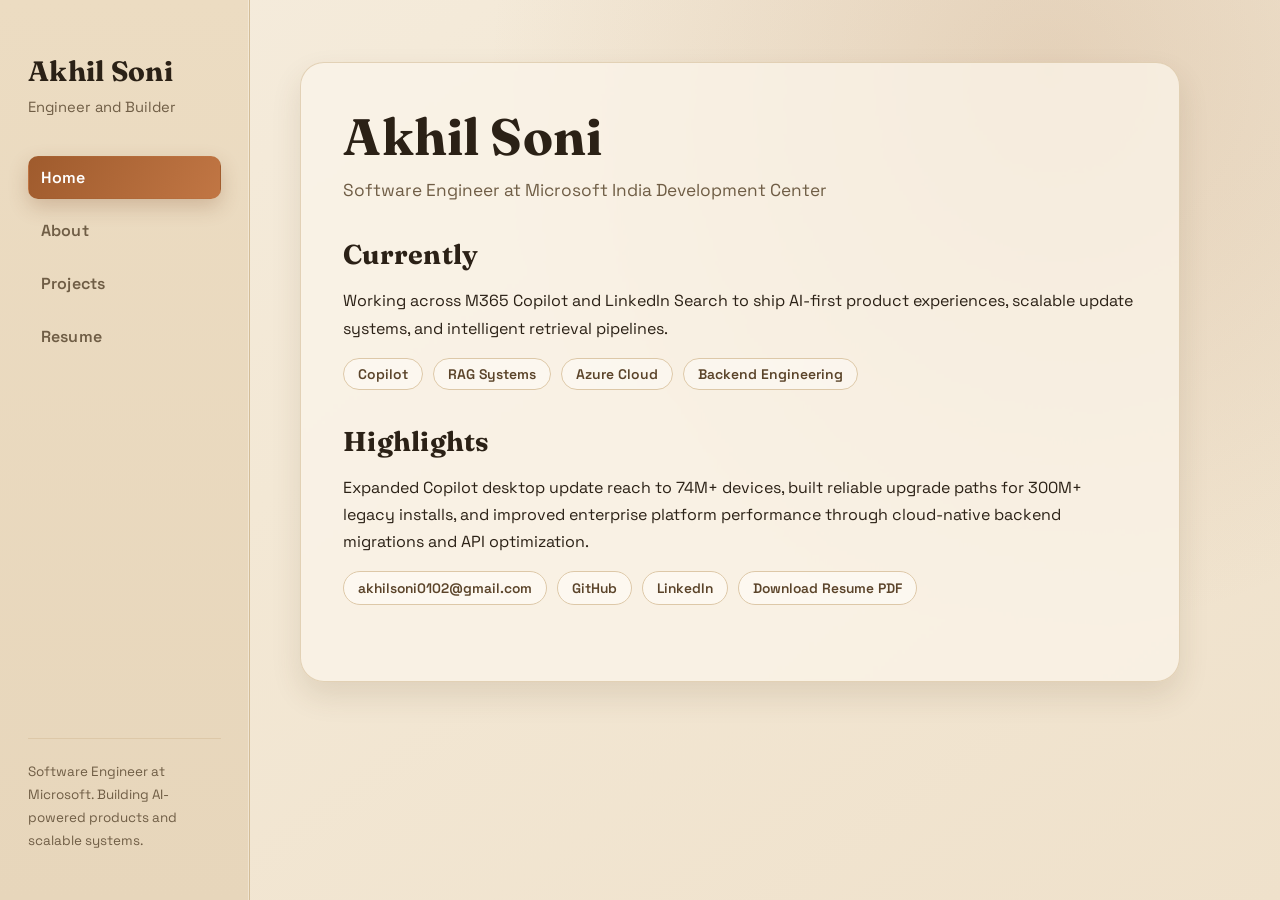
==== index.html @ 2c429167 "Add resume page content and downloadable PDF link" ====
<!DOCTYPE html>
<html lang="en">
<head>
  <meta charset="UTF-8">
  <title>Akhil Soni</title>
  <meta name="viewport" content="width=device-width, initial-scale=1.0">
  <link rel="stylesheet" href="css/styles.css">
</head>
<body>
  <div class="sidebar">
    <div class="brand">
      <h2 class="name">Akhil Soni</h2>
      <p class="tag">Engineer and Builder</p>
    </div>
    <nav class="nav-links">
      <a class="active" href="/">Home</a>
      <a href="/pages/about.html">About</a>
      <a href="/pages/projects.html">Projects</a>
      <a href="/pages/resume.html">Resume</a>
    </nav>
    <p class="sidebar-note">Software Engineer at Microsoft. Building AI-powered products and scalable systems.</p>
  </div>

  <div class="main">
    <div class="container">
      <h1>Akhil Soni</h1>
      <p class="subtitle">
        Software Engineer at Microsoft India Development Center
      </p>

      <div class="section">
        <h2>Currently</h2>
        <p>
          Working across M365 Copilot and LinkedIn Search to ship AI-first product experiences, scalable update systems, and intelligent retrieval pipelines.
        </p>
        <div class="chip-row">
          <span class="chip">Copilot</span>
          <span class="chip">RAG Systems</span>
          <span class="chip">Azure Cloud</span>
          <span class="chip">Backend Engineering</span>
        </div>
      </div>

      <div class="section">
        <h2>Highlights</h2>
        <p>
          Expanded Copilot desktop update reach to 74M+ devices, built reliable upgrade paths for 300M+ legacy installs, and improved enterprise platform performance through cloud-native backend migrations and API optimization.
        </p>
        <div class="meta-links">
          <a class="meta-link" href="mailto:akhilsoni0102@gmail.com">akhilsoni0102@gmail.com</a>
          <a class="meta-link" href="https://github.com/AkhilSoni0102" target="_blank" rel="noopener noreferrer">GitHub</a>
          <a class="meta-link" href="https://linkedin.com/in/akhilsoni/" target="_blank" rel="noopener noreferrer">LinkedIn</a>
          <a class="meta-link" href="/assets/Akhil_Soni_Resume.pdf" download>Download Resume PDF</a>
        </div>
      </div>
    </div>
  </div>
</body>
</html>
---- css/styles.css ----
@import url("https://fonts.googleapis.com/css2?family=Fraunces:opsz,wght@9..144,500;9..144,700&family=Space+Grotesk:wght@400;500;600&display=swap");

:root {
  --bg: #f5ecdd;
  --bg-soft: #efe1cb;
  --surface: #fbf5ea;
  --sidebar: #e7d6bb;
  --sidebar-border: #d3bd98;
  --text: #2b2116;
  --muted: #6f5d45;
  --accent: #9f5b2d;
  --accent-soft: #c17644;
  --line: #ddc8a8;
  --shadow: 0 14px 30px rgba(84, 57, 28, 0.12);
  --max-width: 880px;
}

* {
  box-sizing: border-box;
}

body {
  margin: 0;
  font-family: "Space Grotesk", "Segoe UI", sans-serif;
  color: var(--text);
  display: flex;
  min-height: 100vh;
  background:
    radial-gradient(circle at 82% 8%, rgba(170, 119, 76, 0.2), transparent 42%),
    linear-gradient(145deg, var(--bg) 0%, #f3e8d5 38%, var(--bg-soft) 100%);
}

.sidebar {
  width: 250px;
  background: linear-gradient(180deg, #ecdcc2 0%, var(--sidebar) 100%);
  border-right: 1px solid var(--sidebar-border);
  padding: 56px 28px 34px;
  display: flex;
  flex-direction: column;
  position: fixed;
  top: 0;
  left: 0;
  height: 100vh;
  box-shadow: inset -1px 0 0 rgba(255, 255, 255, 0.35);
}

.brand {
  margin-bottom: 36px;
}

.brand .name {
  font-family: "Fraunces", serif;
  font-size: 1.75rem;
  line-height: 1.1;
  margin: 0 0 8px;
}

.brand .tag {
  margin: 0;
  color: var(--muted);
  font-size: 0.92rem;
}

.nav-links {
  display: flex;
  flex-direction: column;
  gap: 10px;
}

.nav-links a {
  color: var(--muted);
  text-decoration: none;
  font-size: 1rem;
  font-weight: 600;
  letter-spacing: 0.01em;
  padding: 10px 12px;
  border-radius: 10px;
  border: 1px solid transparent;
  transition: all 0.2s ease;
}

.nav-links a:hover {
  color: var(--text);
  border-color: var(--line);
  background: rgba(255, 255, 255, 0.38);
}

.nav-links a.active {
  color: #fff;
  background: linear-gradient(120deg, var(--accent) 0%, var(--accent-soft) 100%);
  border-color: transparent;
  box-shadow: 0 8px 20px rgba(120, 66, 33, 0.24);
}

.sidebar-note {
  margin-top: auto;
  padding-top: 22px;
  font-size: 0.84rem;
  color: var(--muted);
  border-top: 1px solid var(--line);
}

.main {
  flex: 1;
  margin-left: 250px;
  padding: 62px 50px;
}

.container {
  max-width: var(--max-width);
  background: rgba(251, 245, 234, 0.75);
  border: 1px solid rgba(214, 191, 156, 0.65);
  box-shadow: var(--shadow);
  border-radius: 24px;
  padding: 42px;
  backdrop-filter: blur(1.5px);
}

h1,
h2,
h3 {
  font-family: "Fraunces", Georgia, serif;
  letter-spacing: 0.01em;
}

h1 {
  font-size: clamp(2.3rem, 4vw, 3.4rem);
  margin: 0 0 8px;
}

.subtitle {
  color: var(--muted);
  font-size: 1.08rem;
  margin: 0 0 32px;
}

.section {
  margin-bottom: 34px;
  animation: rise-in 0.7s ease both;
}

.section:nth-of-type(2) {
  animation-delay: 0.12s;
}

.section:nth-of-type(3) {
  animation-delay: 0.24s;
}

.section h2 {
  font-size: 1.7rem;
  margin: 0 0 10px;
}

p {
  line-height: 1.7;
}

.chip-row {
  display: flex;
  flex-wrap: wrap;
  gap: 10px;
  margin-top: 14px;
}

.chip {
  border: 1px solid var(--line);
  background: rgba(255, 255, 255, 0.4);
  color: #5b442a;
  border-radius: 999px;
  padding: 6px 14px;
  font-size: 0.87rem;
  font-weight: 600;
}

.project-list {
  display: grid;
  gap: 14px;
}

.project-card {
  padding: 18px;
  border-radius: 16px;
  border: 1px solid var(--line);
  background: rgba(255, 255, 255, 0.48);
}

.project-card h3 {
  margin: 0 0 8px;
  font-size: 1.2rem;
}

.project-card p {
  margin: 0;
  color: #5e4a33;
}

.meta-links {
  display: flex;
  flex-wrap: wrap;
  gap: 10px;
  margin-top: 16px;
}

.meta-link {
  text-decoration: none;
  border: 1px solid var(--line);
  color: #5b442a;
  background: rgba(255, 255, 255, 0.45);
  border-radius: 999px;
  padding: 7px 14px;
  font-size: 0.86rem;
  font-weight: 600;
  transition: all 0.2s ease;
}

.meta-link:hover {
  color: #fff;
  background: linear-gradient(120deg, var(--accent) 0%, var(--accent-soft) 100%);
  border-color: transparent;
}

.timeline {
  display: grid;
  gap: 16px;
}

.timeline-item {
  border: 1px solid var(--line);
  background: rgba(255, 255, 255, 0.46);
  border-radius: 16px;
  padding: 18px;
}

.timeline-item h3 {
  margin: 0;
  font-size: 1.18rem;
}

.timeline-meta {
  margin: 7px 0 10px;
  color: var(--muted);
  font-size: 0.9rem;
}

.timeline-item ul,
.resume-list {
  margin: 0;
  padding-left: 18px;
}

.timeline-item li,
.resume-list li {
  margin-bottom: 9px;
  line-height: 1.6;
}

.skills-grid {
  display: grid;
  grid-template-columns: repeat(2, minmax(0, 1fr));
  gap: 10px 20px;
}

.skills-grid p {
  margin: 0;
}

.label {
  font-weight: 700;
  color: #4d391f;
}

.edu-card {
  border: 1px solid var(--line);
  background: rgba(255, 255, 255, 0.46);
  border-radius: 16px;
  padding: 16px;
}

.edu-card h3 {
  margin: 0 0 6px;
}

.edu-card p {
  margin: 0;
}

@keyframes rise-in {
  from {
    opacity: 0;
    transform: translateY(14px);
  }
  to {
    opacity: 1;
    transform: translateY(0);
  }
}

@media (max-width: 900px) {
  body {
    display: block;
  }

  .sidebar {
    position: static;
    width: 100%;
    height: auto;
    padding: 24px 20px;
    border-right: none;
    border-bottom: 1px solid var(--sidebar-border);
  }

  .brand {
    margin-bottom: 18px;
  }

  .brand .name {
    font-size: 1.45rem;
  }

  .nav-links {
    flex-direction: row;
    flex-wrap: wrap;
    gap: 8px;
  }

  .nav-links a {
    font-size: 0.92rem;
    padding: 8px 11px;
  }

  .sidebar-note {
    margin-top: 16px;
    padding-top: 14px;
  }

  .main {
    margin-left: 0;
    padding: 24px 16px 38px;
  }

  .container {
    padding: 26px 20px;
    border-radius: 18px;
  }

  .section {
    margin-bottom: 26px;
  }

  .skills-grid {
    grid-template-columns: 1fr;
  }
}
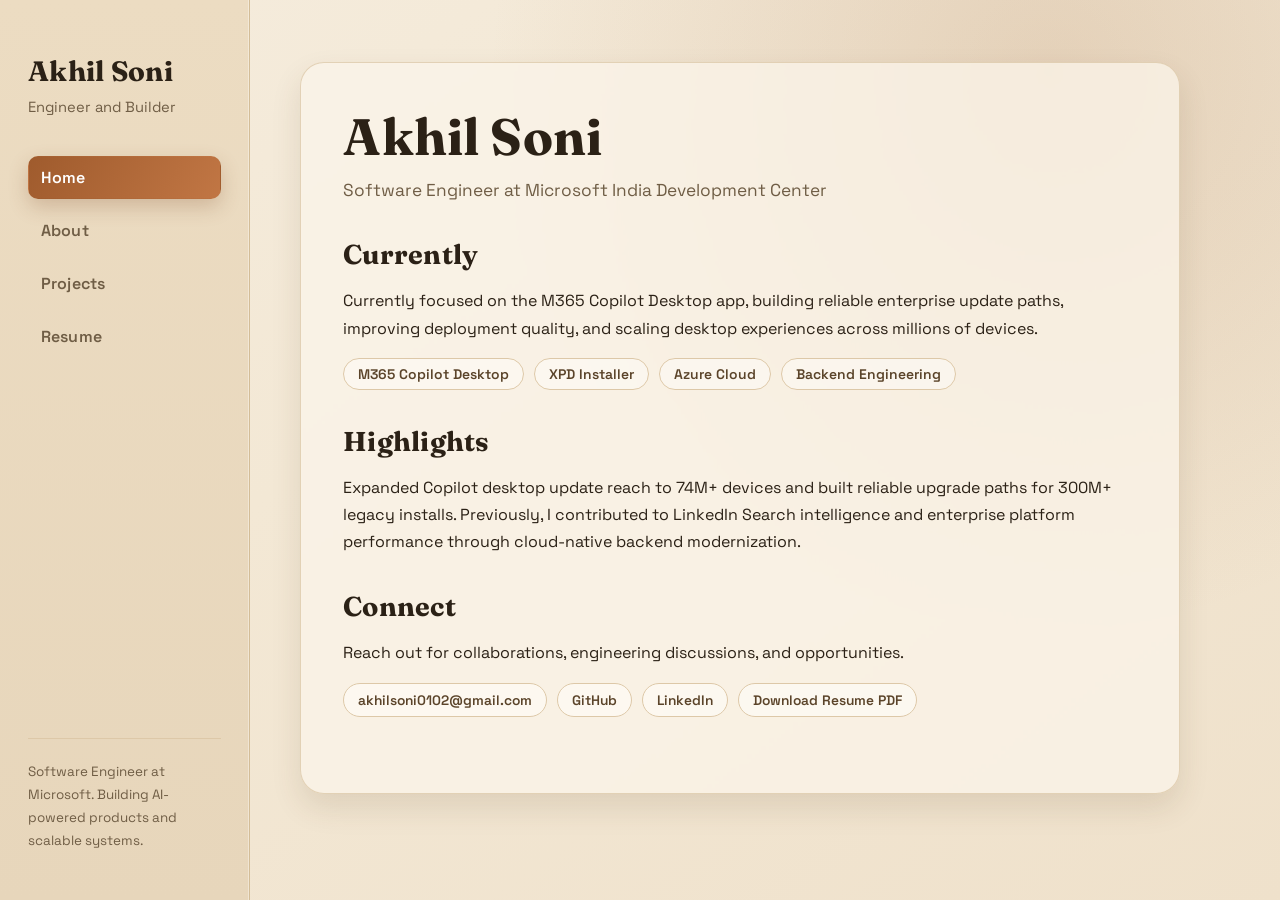
==== commit fbc97ad2: "Update home messaging and add right-side project timeline" ====
--- a/index.html
+++ b/index.html
@@ -31,11 +31,11 @@
       <div class="section">
         <h2>Currently</h2>
         <p>
-          Working across M365 Copilot and LinkedIn Search to ship AI-first product experiences, scalable update systems, and intelligent retrieval pipelines.
+          Currently focused on the M365 Copilot Desktop app, building reliable enterprise update paths, improving deployment quality, and scaling desktop experiences across millions of devices.
         </p>
         <div class="chip-row">
-          <span class="chip">Copilot</span>
-          <span class="chip">RAG Systems</span>
+          <span class="chip">M365 Copilot Desktop</span>
+          <span class="chip">XPD Installer</span>
           <span class="chip">Azure Cloud</span>
           <span class="chip">Backend Engineering</span>
         </div>
@@ -44,7 +44,14 @@
       <div class="section">
         <h2>Highlights</h2>
         <p>
-          Expanded Copilot desktop update reach to 74M+ devices, built reliable upgrade paths for 300M+ legacy installs, and improved enterprise platform performance through cloud-native backend migrations and API optimization.
+          Expanded Copilot desktop update reach to 74M+ devices and built reliable upgrade paths for 300M+ legacy installs. Previously, I contributed to LinkedIn Search intelligence and enterprise platform performance through cloud-native backend modernization.
+        </p>
+      </div>
+
+      <div class="section">
+        <h2>Connect</h2>
+        <p>
+          Reach out for collaborations, engineering discussions, and opportunities.
         </p>
         <div class="meta-links">
           <a class="meta-link" href="mailto:akhilsoni0102@gmail.com">akhilsoni0102@gmail.com</a>
--- a/css/styles.css
+++ b/css/styles.css
@@ -195,6 +195,62 @@
   color: #5e4a33;
 }
 
+.project-hero {
+  display: grid;
+  grid-template-columns: minmax(0, 1fr) 280px;
+  gap: 24px;
+  align-items: start;
+}
+
+.project-rail {
+  border: 1px solid var(--line);
+  background: rgba(255, 255, 255, 0.5);
+  border-radius: 16px;
+  padding: 16px;
+}
+
+.project-rail h2 {
+  margin: 0 0 14px;
+  font-size: 1.12rem;
+}
+
+.rail-item {
+  position: relative;
+  padding: 0 0 12px 18px;
+  border-left: 2px solid #d6b68d;
+}
+
+.rail-item:last-child {
+  padding-bottom: 0;
+}
+
+.rail-item::before {
+  content: "";
+  position: absolute;
+  left: -6px;
+  top: 3px;
+  width: 10px;
+  height: 10px;
+  border-radius: 999px;
+  background: var(--accent);
+}
+
+.rail-date {
+  margin: 0;
+  font-size: 0.8rem;
+  letter-spacing: 0.04em;
+  text-transform: uppercase;
+  color: var(--muted);
+  font-weight: 700;
+}
+
+.rail-title {
+  margin: 3px 0 0;
+  font-size: 0.92rem;
+  color: #4f3c27;
+  line-height: 1.4;
+}
+
 .meta-links {
   display: flex;
   flex-wrap: wrap;
@@ -348,6 +404,10 @@
     margin-bottom: 26px;
   }
 
+  .project-hero {
+    grid-template-columns: 1fr;
+  }
+
   .skills-grid {
     grid-template-columns: 1fr;
   }
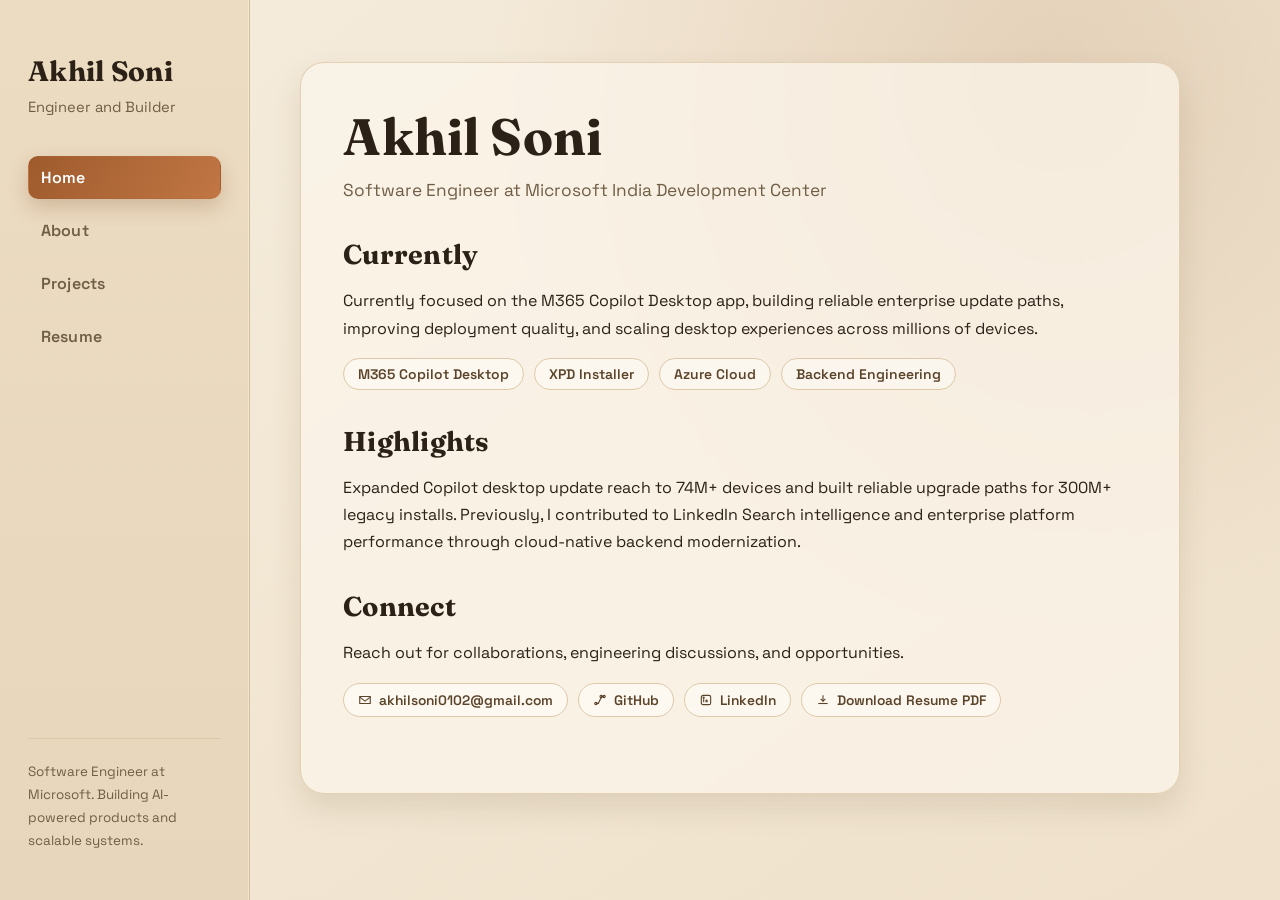
==== commit 0b63b503: "Add connect icons and expand concise project coverage" ====
--- a/index.html
+++ b/index.html
@@ -54,10 +54,22 @@
           Reach out for collaborations, engineering discussions, and opportunities.
         </p>
         <div class="meta-links">
-          <a class="meta-link" href="mailto:akhilsoni0102@gmail.com">akhilsoni0102@gmail.com</a>
-          <a class="meta-link" href="https://github.com/AkhilSoni0102" target="_blank" rel="noopener noreferrer">GitHub</a>
-          <a class="meta-link" href="https://linkedin.com/in/akhilsoni/" target="_blank" rel="noopener noreferrer">LinkedIn</a>
-          <a class="meta-link" href="/assets/Akhil_Soni_Resume.pdf" download>Download Resume PDF</a>
+          <a class="meta-link" href="mailto:akhilsoni0102@gmail.com" aria-label="Email Akhil Soni">
+            <svg viewBox="0 0 24 24" aria-hidden="true"><path d="M3 6h18v12H3z"></path><path d="m3 7 9 7 9-7"></path></svg>
+            akhilsoni0102@gmail.com
+          </a>
+          <a class="meta-link" href="https://github.com/AkhilSoni0102" target="_blank" rel="noopener noreferrer" aria-label="Open GitHub profile">
+            <svg viewBox="0 0 24 24" aria-hidden="true"><path d="M5 18h5"></path><path d="M14 6h5"></path><path d="m9 18 6-12"></path><circle cx="5" cy="18" r="2"></circle><circle cx="14" cy="6" r="2"></circle><circle cx="19" cy="6" r="2"></circle></svg>
+            GitHub
+          </a>
+          <a class="meta-link" href="https://linkedin.com/in/akhilsoni/" target="_blank" rel="noopener noreferrer" aria-label="Open LinkedIn profile">
+            <svg viewBox="0 0 24 24" aria-hidden="true"><rect x="4" y="4" width="16" height="16" rx="3"></rect><path d="M8 10v6"></path><circle cx="8" cy="8" r="1"></circle><path d="M12 16v-3.2c0-1.2 2-1.2 2 0V16"></path><path d="M12 10h0.01"></path></svg>
+            LinkedIn
+          </a>
+          <a class="meta-link" href="/assets/Akhil_Soni_Resume.pdf" download aria-label="Download resume PDF">
+            <svg viewBox="0 0 24 24" aria-hidden="true"><path d="M12 4v10"></path><path d="m8 10 4 4 4-4"></path><path d="M4 18h16"></path></svg>
+            Download Resume PDF
+          </a>
         </div>
       </div>
     </div>
--- a/css/styles.css
+++ b/css/styles.css
@@ -195,60 +195,32 @@
   color: #5e4a33;
 }
 
-.project-hero {
+.project-group {
   display: grid;
-  grid-template-columns: minmax(0, 1fr) 280px;
-  gap: 24px;
-  align-items: start;
-}
-
-.project-rail {
+  gap: 14px;
+}
+
+.project-entry {
   border: 1px solid var(--line);
-  background: rgba(255, 255, 255, 0.5);
+  background: rgba(255, 255, 255, 0.48);
   border-radius: 16px;
-  padding: 16px;
-}
-
-.project-rail h2 {
-  margin: 0 0 14px;
-  font-size: 1.12rem;
-}
-
-.rail-item {
-  position: relative;
-  padding: 0 0 12px 18px;
-  border-left: 2px solid #d6b68d;
-}
-
-.rail-item:last-child {
-  padding-bottom: 0;
-}
-
-.rail-item::before {
-  content: "";
-  position: absolute;
-  left: -6px;
-  top: 3px;
-  width: 10px;
-  height: 10px;
-  border-radius: 999px;
-  background: var(--accent);
-}
-
-.rail-date {
-  margin: 0;
-  font-size: 0.8rem;
-  letter-spacing: 0.04em;
-  text-transform: uppercase;
-  color: var(--muted);
-  font-weight: 700;
-}
-
-.rail-title {
-  margin: 3px 0 0;
-  font-size: 0.92rem;
-  color: #4f3c27;
-  line-height: 1.4;
+  padding: 18px;
+}
+
+.project-entry h3 {
+  margin: 0;
+  font-size: 1.2rem;
+}
+
+.project-entry p {
+  margin: 0;
+}
+
+.project-meta {
+  margin: 6px 0 12px;
+  font-size: 0.9rem;
+  color: var(--muted);
+  font-weight: 600;
 }
 
 .meta-links {
@@ -259,6 +231,9 @@
 }
 
 .meta-link {
+  display: inline-flex;
+  align-items: center;
+  gap: 7px;
   text-decoration: none;
   border: 1px solid var(--line);
   color: #5b442a;
@@ -270,6 +245,15 @@
   transition: all 0.2s ease;
 }
 
+.meta-link svg {
+  width: 14px;
+  height: 14px;
+  stroke: currentColor;
+  stroke-width: 1.9;
+  fill: none;
+  flex: 0 0 auto;
+}
+
 .meta-link:hover {
   color: #fff;
   background: linear-gradient(120deg, var(--accent) 0%, var(--accent-soft) 100%);
@@ -293,10 +277,116 @@
   font-size: 1.18rem;
 }
 
+.experience-head {
+  display: flex;
+  justify-content: space-between;
+  align-items: center;
+  gap: 12px;
+  margin-bottom: 6px;
+}
+
+.timeline-badge {
+  margin: 0;
+  font-size: 0.82rem;
+  color: #5b442a;
+  background: #f2e3cb;
+  border: 1px solid #d6ba91;
+  border-radius: 999px;
+  padding: 6px 12px;
+  font-weight: 700;
+  white-space: nowrap;
+}
+
+.org-name {
+  margin: 0 0 10px;
+  color: var(--muted);
+  font-size: 0.9rem;
+  font-weight: 600;
+}
+
+.timeline-item h4 {
+  margin: 0;
+  font-size: 1.02rem;
+  color: #3c2d1c;
+  display: flex;
+  align-items: center;
+  gap: 8px;
+  flex-wrap: wrap;
+}
+
 .timeline-meta {
   margin: 7px 0 10px;
   color: var(--muted);
   font-size: 0.9rem;
+}
+
+.team-block {
+  border: 1px dashed #d4bb95;
+  border-radius: 12px;
+  background: rgba(255, 255, 255, 0.35);
+  padding: 14px;
+  margin-bottom: 12px;
+}
+
+.team-block:last-child {
+  margin-bottom: 0;
+}
+
+.team-label {
+  margin: 0 0 8px;
+  color: var(--muted);
+  font-size: 0.78rem;
+  text-transform: uppercase;
+  letter-spacing: 0.06em;
+  font-weight: 700;
+}
+
+.team-tech {
+  margin-top: 12px;
+}
+
+.info-tip {
+  width: 18px;
+  height: 18px;
+  display: inline-flex;
+  align-items: center;
+  justify-content: center;
+  border-radius: 999px;
+  background: #8a6039;
+  color: #fff;
+  font-size: 0.75rem;
+  font-weight: 700;
+  position: relative;
+  cursor: help;
+  outline: none;
+}
+
+.tip-content {
+  display: block;
+  position: absolute;
+  left: 50%;
+  bottom: calc(100% + 10px);
+  transform: translateX(-50%);
+  width: min(320px, 78vw);
+  background: #f6ecdc;
+  color: #3f2f1d;
+  border: 1px solid #cfae84;
+  border-radius: 10px;
+  padding: 8px 10px;
+  font-size: 0.78rem;
+  line-height: 1.45;
+  box-shadow: 0 8px 18px rgba(85, 57, 28, 0.2);
+  opacity: 0;
+  visibility: hidden;
+  pointer-events: none;
+  transition: opacity 0.2s ease;
+  z-index: 10;
+}
+
+.info-tip:hover .tip-content,
+.info-tip:focus .tip-content {
+  opacity: 1;
+  visibility: visible;
 }
 
 .timeline-item ul,
@@ -404,12 +494,22 @@
     margin-bottom: 26px;
   }
 
-  .project-hero {
-    grid-template-columns: 1fr;
-  }
-
   .skills-grid {
     grid-template-columns: 1fr;
   }
-}
-
+
+  .experience-head {
+    align-items: flex-start;
+    flex-direction: column;
+  }
+
+  .timeline-badge {
+    white-space: normal;
+  }
+
+  .tip-content {
+    left: 0;
+    transform: none;
+  }
+}
+
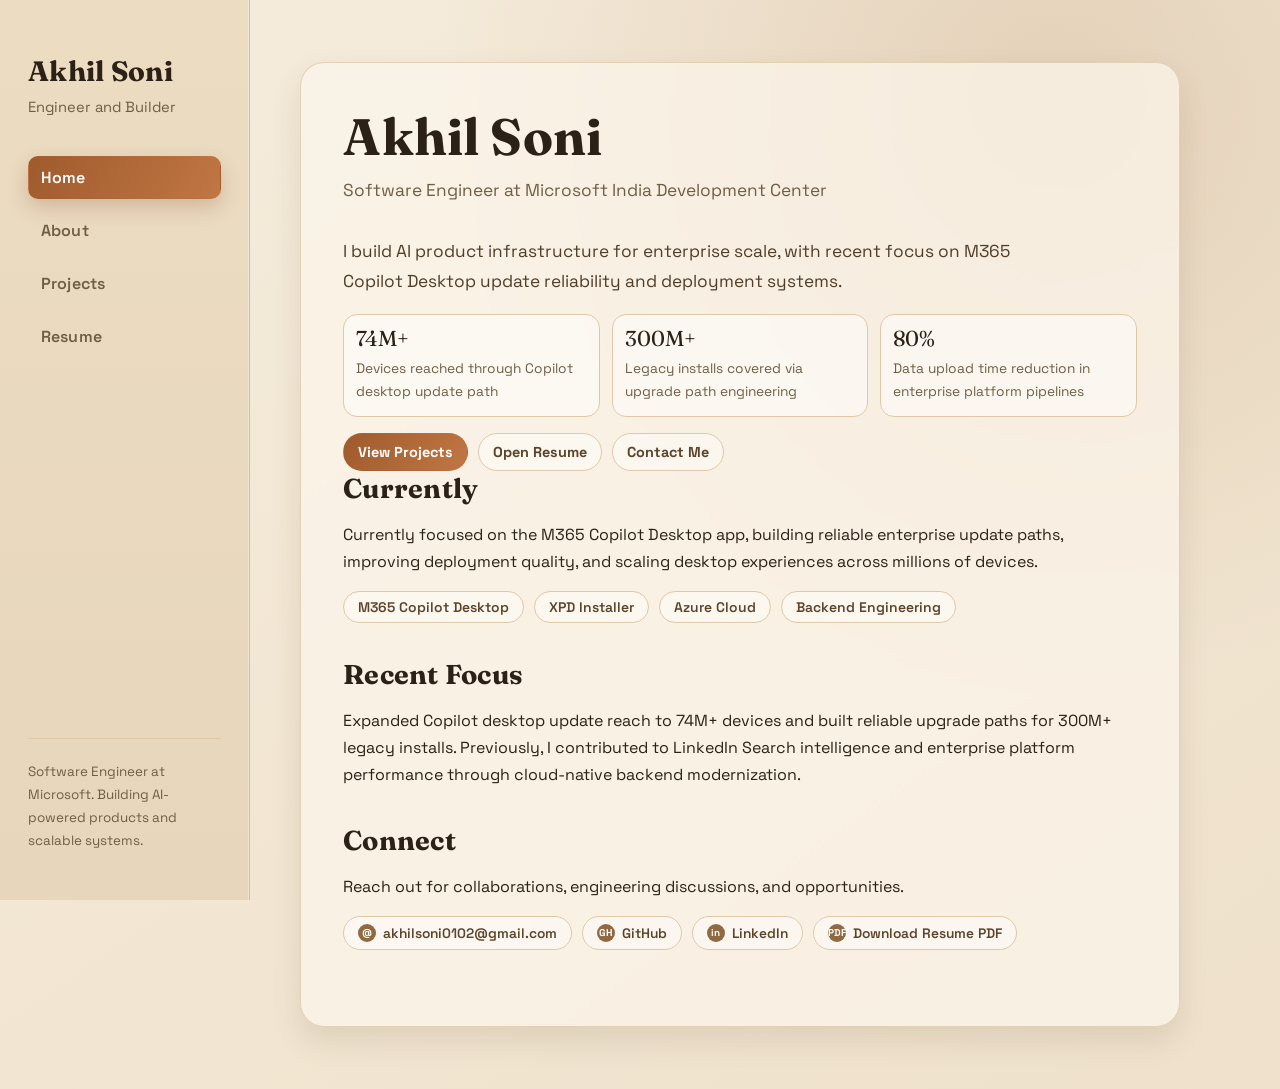
==== commit 443a2a94: "Polish site v2 with stronger hero, SEO, accessibility, and icon fixes" ====
--- a/index.html
+++ b/index.html
@@ -4,6 +4,10 @@
   <meta charset="UTF-8">
   <title>Akhil Soni</title>
   <meta name="viewport" content="width=device-width, initial-scale=1.0">
+  <meta name="description" content="Akhil Soni - Software Engineer at Microsoft building M365 Copilot desktop experiences, intelligent search systems, and reliable cloud platforms.">
+  <meta property="og:title" content="Akhil Soni | Software Engineer">
+  <meta property="og:description" content="M365 Copilot Desktop, AI systems, and scalable platform engineering.">
+  <meta property="og:type" content="website">
   <link rel="stylesheet" href="css/styles.css">
 </head>
 <body>
@@ -12,7 +16,7 @@
       <h2 class="name">Akhil Soni</h2>
       <p class="tag">Engineer and Builder</p>
     </div>
-    <nav class="nav-links">
+    <nav class="nav-links" aria-label="Primary">
       <a class="active" href="/">Home</a>
       <a href="/pages/about.html">About</a>
       <a href="/pages/projects.html">Projects</a>
@@ -27,6 +31,30 @@
       <p class="subtitle">
         Software Engineer at Microsoft India Development Center
       </p>
+      <p class="hero-intro">
+        I build AI product infrastructure for enterprise scale, with recent focus on M365 Copilot Desktop update reliability and deployment systems.
+      </p>
+
+      <div class="impact-grid" aria-label="Featured impact">
+        <div class="impact-card">
+          <span class="impact-value">74M+</span>
+          <p class="impact-label">Devices reached through Copilot desktop update path</p>
+        </div>
+        <div class="impact-card">
+          <span class="impact-value">300M+</span>
+          <p class="impact-label">Legacy installs covered via upgrade path engineering</p>
+        </div>
+        <div class="impact-card">
+          <span class="impact-value">80%</span>
+          <p class="impact-label">Data upload time reduction in enterprise platform pipelines</p>
+        </div>
+      </div>
+
+      <div class="cta-row">
+        <a class="cta-button primary" href="/pages/projects.html">View Projects</a>
+        <a class="cta-button secondary" href="/pages/resume.html">Open Resume</a>
+        <a class="cta-button secondary" href="mailto:akhilsoni0102@gmail.com">Contact Me</a>
+      </div>
 
       <div class="section">
         <h2>Currently</h2>
@@ -42,7 +70,7 @@
       </div>
 
       <div class="section">
-        <h2>Highlights</h2>
+        <h2>Recent Focus</h2>
         <p>
           Expanded Copilot desktop update reach to 74M+ devices and built reliable upgrade paths for 300M+ legacy installs. Previously, I contributed to LinkedIn Search intelligence and enterprise platform performance through cloud-native backend modernization.
         </p>
@@ -55,19 +83,19 @@
         </p>
         <div class="meta-links">
           <a class="meta-link" href="mailto:akhilsoni0102@gmail.com" aria-label="Email Akhil Soni">
-            <svg viewBox="0 0 24 24" aria-hidden="true"><path d="M3 6h18v12H3z"></path><path d="m3 7 9 7 9-7"></path></svg>
+            <span class="clip-icon" aria-hidden="true">@</span>
             akhilsoni0102@gmail.com
           </a>
           <a class="meta-link" href="https://github.com/AkhilSoni0102" target="_blank" rel="noopener noreferrer" aria-label="Open GitHub profile">
-            <svg viewBox="0 0 24 24" aria-hidden="true"><path d="M5 18h5"></path><path d="M14 6h5"></path><path d="m9 18 6-12"></path><circle cx="5" cy="18" r="2"></circle><circle cx="14" cy="6" r="2"></circle><circle cx="19" cy="6" r="2"></circle></svg>
+            <span class="clip-icon" aria-hidden="true">GH</span>
             GitHub
           </a>
           <a class="meta-link" href="https://linkedin.com/in/akhilsoni/" target="_blank" rel="noopener noreferrer" aria-label="Open LinkedIn profile">
-            <svg viewBox="0 0 24 24" aria-hidden="true"><rect x="4" y="4" width="16" height="16" rx="3"></rect><path d="M8 10v6"></path><circle cx="8" cy="8" r="1"></circle><path d="M12 16v-3.2c0-1.2 2-1.2 2 0V16"></path><path d="M12 10h0.01"></path></svg>
+            <span class="clip-icon" aria-hidden="true">in</span>
             LinkedIn
           </a>
           <a class="meta-link" href="/assets/Akhil_Soni_Resume.pdf" download aria-label="Download resume PDF">
-            <svg viewBox="0 0 24 24" aria-hidden="true"><path d="M12 4v10"></path><path d="m8 10 4 4 4-4"></path><path d="M4 18h16"></path></svg>
+            <span class="clip-icon" aria-hidden="true">PDF</span>
             Download Resume PDF
           </a>
         </div>
--- a/css/styles.css
+++ b/css/styles.css
@@ -85,6 +85,13 @@
   background: rgba(255, 255, 255, 0.38);
 }
 
+a:focus-visible,
+button:focus-visible,
+.info-tip:focus-visible {
+  outline: 2px solid #8f5a2d;
+  outline-offset: 2px;
+}
+
 .nav-links a.active {
   color: #fff;
   background: linear-gradient(120deg, var(--accent) 0%, var(--accent-soft) 100%);
@@ -134,6 +141,67 @@
   margin: 0 0 32px;
 }
 
+.hero-intro {
+  font-size: 1.08rem;
+  max-width: 66ch;
+  margin: 0 0 18px;
+  color: #4f3d29;
+}
+
+.impact-grid {
+  display: grid;
+  grid-template-columns: repeat(3, minmax(0, 1fr));
+  gap: 12px;
+  margin: 18px 0 8px;
+}
+
+.impact-card {
+  border: 1px solid var(--line);
+  background: rgba(255, 255, 255, 0.5);
+  border-radius: 14px;
+  padding: 12px;
+}
+
+.impact-value {
+  display: block;
+  font-family: "Fraunces", Georgia, serif;
+  font-size: 1.35rem;
+  line-height: 1.1;
+}
+
+.impact-label {
+  margin: 6px 0 0;
+  color: var(--muted);
+  font-size: 0.86rem;
+}
+
+.cta-row {
+  display: flex;
+  flex-wrap: wrap;
+  gap: 10px;
+  margin-top: 16px;
+}
+
+.cta-button {
+  text-decoration: none;
+  border-radius: 999px;
+  padding: 9px 14px;
+  font-size: 0.9rem;
+  font-weight: 700;
+  border: 1px solid var(--line);
+}
+
+.cta-button.primary {
+  color: #fff;
+  border-color: transparent;
+  background: linear-gradient(120deg, var(--accent) 0%, var(--accent-soft) 100%);
+}
+
+.cta-button.secondary {
+  color: #5b442a;
+  background: rgba(255, 255, 255, 0.42);
+}
+
 .section {
   margin-bottom: 34px;
   animation: rise-in 0.7s ease both;
@@ -214,6 +282,10 @@
 
 .project-entry p {
   margin: 0;
+}
+
+.project-entry .chip-row {
+  margin-top: 12px;
 }
 
 .project-meta {
@@ -245,12 +317,19 @@
   transition: all 0.2s ease;
 }
 
-.meta-link svg {
-  width: 14px;
-  height: 14px;
-  stroke: currentColor;
-  stroke-width: 1.9;
-  fill: none;
+.clip-icon {
+  width: 18px;
+  height: 18px;
+  border-radius: 999px;
+  background: #8f6942;
+  color: #fff;
+  display: inline-flex;
+  align-items: center;
+  justify-content: center;
+  font-size: 0.62rem;
+  font-weight: 700;
+  line-height: 1;
+  letter-spacing: 0.01em;
   flex: 0 0 auto;
 }
 
@@ -442,6 +521,17 @@
   }
 }
 
+@media (prefers-reduced-motion: reduce) {
+  *,
+  *::before,
+  *::after {
+    animation-duration: 0.01ms !important;
+    animation-iteration-count: 1 !important;
+    transition-duration: 0.01ms !important;
+    scroll-behavior: auto !important;
+  }
+}
+
 @media (max-width: 900px) {
   body {
     display: block;
@@ -494,6 +584,10 @@
     margin-bottom: 26px;
   }
 
+  .impact-grid {
+    grid-template-columns: 1fr;
+  }
+
   .skills-grid {
     grid-template-columns: 1fr;
   }
@@ -513,3 +607,25 @@
   }
 }
 
+@media (hover: none) {
+  .info-tip {
+    width: auto;
+    height: auto;
+    border-radius: 6px;
+    padding: 1px 5px;
+    background: #b28356;
+    font-size: 0.68rem;
+  }
+
+  .tip-content {
+    position: static;
+    transform: none;
+    width: auto;
+    margin-top: 6px;
+    opacity: 1;
+    visibility: visible;
+    pointer-events: auto;
+    box-shadow: none;
+  }
+}
+
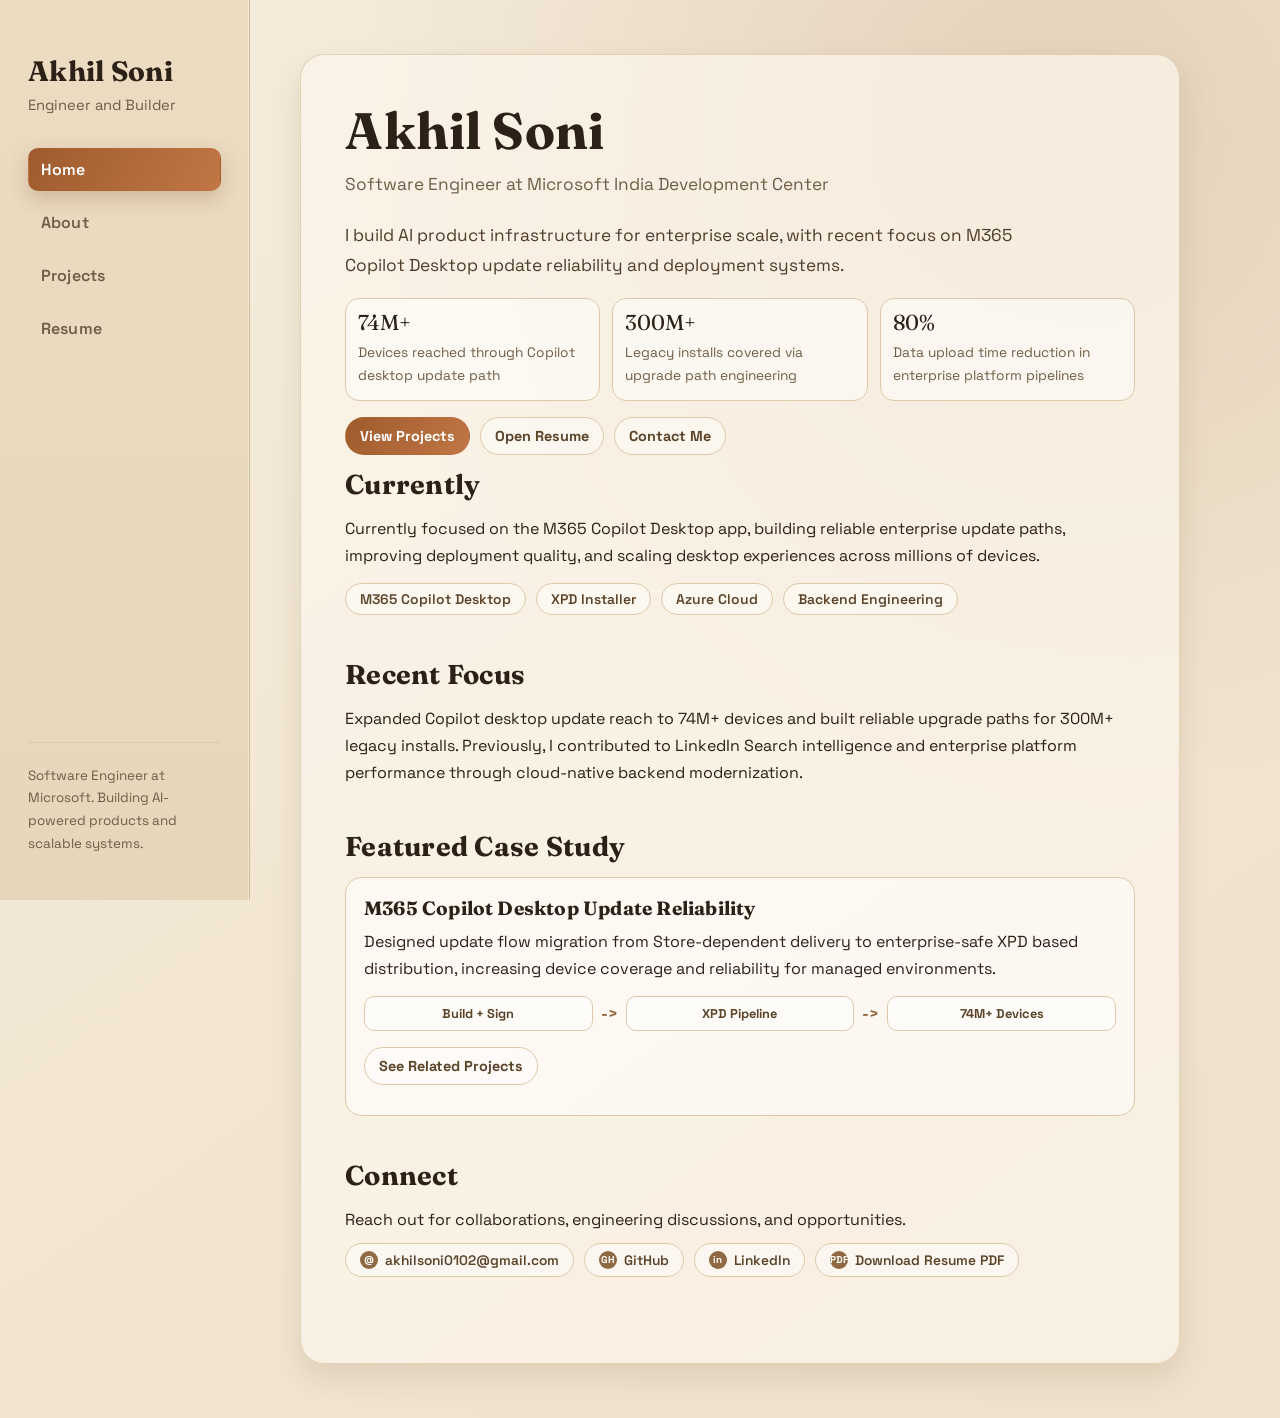
==== commit 952b26f4: "Implement v2 enhancements: quick nav, case study, OG assets, and click tracking" ====
--- a/index.html
+++ b/index.html
@@ -8,12 +8,18 @@
   <meta property="og:title" content="Akhil Soni | Software Engineer">
   <meta property="og:description" content="M365 Copilot Desktop, AI systems, and scalable platform engineering.">
   <meta property="og:type" content="website">
+  <meta property="og:image" content="/assets/og-image.svg">
+  <meta name="twitter:card" content="summary_large_image">
+  <meta name="twitter:title" content="Akhil Soni | Software Engineer">
+  <meta name="twitter:description" content="M365 Copilot Desktop, AI systems, and scalable platform engineering.">
+  <meta name="twitter:image" content="/assets/og-image.svg">
+  <link rel="icon" type="image/svg+xml" href="/assets/favicon.svg">
   <link rel="stylesheet" href="css/styles.css">
 </head>
 <body>
   <div class="sidebar">
     <div class="brand">
-      <h2 class="name">Akhil Soni</h2>
+      <h2 class="name"><a class="brand-link" href="/">Akhil Soni</a></h2>
       <p class="tag">Engineer and Builder</p>
     </div>
     <nav class="nav-links" aria-label="Primary">
@@ -51,9 +57,9 @@
       </div>
 
       <div class="cta-row">
-        <a class="cta-button primary" href="/pages/projects.html">View Projects</a>
-        <a class="cta-button secondary" href="/pages/resume.html">Open Resume</a>
-        <a class="cta-button secondary" href="mailto:akhilsoni0102@gmail.com">Contact Me</a>
+        <a class="cta-button primary" href="/pages/projects.html" data-track="home_cta_projects">View Projects</a>
+        <a class="cta-button secondary" href="/pages/resume.html" data-track="home_cta_resume">Open Resume</a>
+        <a class="cta-button secondary" href="mailto:akhilsoni0102@gmail.com" data-track="home_cta_contact">Contact Me</a>
       </div>
 
       <div class="section">
@@ -77,6 +83,26 @@
       </div>
 
       <div class="section">
+        <h2>Featured Case Study</h2>
+        <article class="case-study">
+          <h3>M365 Copilot Desktop Update Reliability</h3>
+          <p>
+            Designed update flow migration from Store-dependent delivery to enterprise-safe XPD based distribution, increasing device coverage and reliability for managed environments.
+          </p>
+          <div class="mini-diagram" aria-label="Update flow diagram">
+            <div class="mini-node">Build + Sign</div>
+            <div class="mini-arrow">-></div>
+            <div class="mini-node">XPD Pipeline</div>
+            <div class="mini-arrow">-></div>
+            <div class="mini-node">74M+ Devices</div>
+          </div>
+          <div class="cta-row">
+            <a class="cta-button secondary" href="/pages/projects.html" data-track="home_case_study_details">See Related Projects</a>
+          </div>
+        </article>
+      </div>
+
+      <div class="section">
         <h2>Connect</h2>
         <p>
           Reach out for collaborations, engineering discussions, and opportunities.
@@ -86,15 +112,15 @@
             <span class="clip-icon" aria-hidden="true">@</span>
             akhilsoni0102@gmail.com
           </a>
-          <a class="meta-link" href="https://github.com/AkhilSoni0102" target="_blank" rel="noopener noreferrer" aria-label="Open GitHub profile">
+          <a class="meta-link" href="https://github.com/AkhilSoni0102" target="_blank" rel="noopener noreferrer" aria-label="Open GitHub profile" data-track="home_connect_github">
             <span class="clip-icon" aria-hidden="true">GH</span>
             GitHub
           </a>
-          <a class="meta-link" href="https://linkedin.com/in/akhilsoni/" target="_blank" rel="noopener noreferrer" aria-label="Open LinkedIn profile">
+          <a class="meta-link" href="https://linkedin.com/in/akhilsoni/" target="_blank" rel="noopener noreferrer" aria-label="Open LinkedIn profile" data-track="home_connect_linkedin">
             <span class="clip-icon" aria-hidden="true">in</span>
             LinkedIn
           </a>
-          <a class="meta-link" href="/assets/Akhil_Soni_Resume.pdf" download aria-label="Download resume PDF">
+          <a class="meta-link" href="/assets/Akhil_Soni_Resume.pdf" download aria-label="Download resume PDF" data-track="home_connect_resume_pdf">
             <span class="clip-icon" aria-hidden="true">PDF</span>
             Download Resume PDF
           </a>
@@ -102,6 +128,7 @@
       </div>
     </div>
   </div>
+  <script src="/assets/js/analytics.js" defer></script>
 </body>
 </html>
 
--- a/css/styles.css
+++ b/css/styles.css
@@ -45,14 +45,23 @@
 }
 
 .brand {
-  margin-bottom: 36px;
+  margin-bottom: 30px;
 }
 
 .brand .name {
   font-family: "Fraunces", serif;
   font-size: 1.75rem;
   line-height: 1.1;
-  margin: 0 0 8px;
+  margin: 0 0 6px;
+}
+
+.brand-link {
+  color: inherit;
+  text-decoration: none;
+}
+
+.brand-link:hover {
+  color: #4a331f;
 }
 
 .brand .tag {
@@ -110,7 +119,7 @@
 .main {
   flex: 1;
   margin-left: 250px;
-  padding: 62px 50px;
+  padding: 54px 50px;
 }
 
 .container {
@@ -119,7 +128,7 @@
   border: 1px solid rgba(214, 191, 156, 0.65);
   box-shadow: var(--shadow);
   border-radius: 24px;
-  padding: 42px;
+  padding: 44px;
   backdrop-filter: blur(1.5px);
 }
 
@@ -138,7 +147,7 @@
 .subtitle {
   color: var(--muted);
   font-size: 1.08rem;
-  margin: 0 0 32px;
+  margin: 0 0 22px;
 }
 
 .hero-intro {
@@ -180,6 +189,7 @@
   flex-wrap: wrap;
   gap: 10px;
   margin-top: 16px;
+  margin-bottom: 12px;
 }
 
 .cta-button {
@@ -202,8 +212,81 @@
   background: rgba(255, 255, 255, 0.42);
 }
 
+.quick-nav {
+  position: sticky;
+  top: 12px;
+  z-index: 4;
+  display: flex;
+  flex-wrap: wrap;
+  gap: 8px;
+  margin: 6px 0 24px;
+  padding: 10px;
+  border: 1px solid rgba(214, 191, 156, 0.85);
+  border-radius: 12px;
+  background: rgba(251, 245, 234, 0.92);
+  backdrop-filter: blur(2px);
+}
+
+.quick-nav a {
+  text-decoration: none;
+  border: 1px solid var(--line);
+  border-radius: 999px;
+  padding: 6px 12px;
+  color: #5b442a;
+  font-size: 0.83rem;
+  font-weight: 700;
+  background: rgba(255, 255, 255, 0.46);
+}
+
+.quick-nav a:hover {
+  color: #fff;
+  background: linear-gradient(120deg, var(--accent) 0%, var(--accent-soft) 100%);
+  border-color: transparent;
+}
+
+.case-study {
+  border: 1px solid var(--line);
+  border-radius: 16px;
+  padding: 18px;
+  background: rgba(255, 255, 255, 0.48);
+}
+
+.case-study h3 {
+  margin: 0 0 8px;
+  font-size: 1.2rem;
+}
+
+.case-study p {
+  margin: 0;
+}
+
+.mini-diagram {
+  margin-top: 14px;
+  display: grid;
+  grid-template-columns: 1fr auto 1fr auto 1fr;
+  gap: 8px;
+  align-items: center;
+}
+
+.mini-node {
+  border: 1px solid var(--line);
+  border-radius: 10px;
+  padding: 8px;
+  text-align: center;
+  font-size: 0.8rem;
+  font-weight: 700;
+  background: rgba(255, 255, 255, 0.55);
+  color: #5b442a;
+}
+
+.mini-arrow {
+  font-size: 1rem;
+  color: #93653e;
+  font-weight: 700;
+}
+
 .section {
-  margin-bottom: 34px;
+  margin-bottom: 42px;
   animation: rise-in 0.7s ease both;
 }
 
@@ -217,10 +300,11 @@
 
 .section h2 {
   font-size: 1.7rem;
+  margin: 0 0 14px;
+}
+
+p {
   margin: 0 0 10px;
-}
-
-p {
   line-height: 1.7;
 }
 
@@ -299,7 +383,7 @@
   display: flex;
   flex-wrap: wrap;
   gap: 10px;
-  margin-top: 16px;
+  margin-top: 10px;
 }
 
 .meta-link {
@@ -572,20 +656,33 @@
 
   .main {
     margin-left: 0;
-    padding: 24px 16px 38px;
+    padding: 20px 16px 34px;
   }
 
   .container {
-    padding: 26px 20px;
+    padding: 24px 18px;
     border-radius: 18px;
   }
 
   .section {
-    margin-bottom: 26px;
+    margin-bottom: 30px;
   }
 
   .impact-grid {
     grid-template-columns: 1fr;
+  }
+
+  .mini-diagram {
+    grid-template-columns: 1fr;
+  }
+
+  .mini-arrow {
+    transform: rotate(90deg);
+    justify-self: center;
+  }
+
+  .quick-nav {
+    top: 8px;
   }
 
   .skills-grid {
@@ -627,5 +724,9 @@
     pointer-events: auto;
     box-shadow: none;
   }
-}
-
+
+  .quick-nav {
+    position: static;
+  }
+}
+
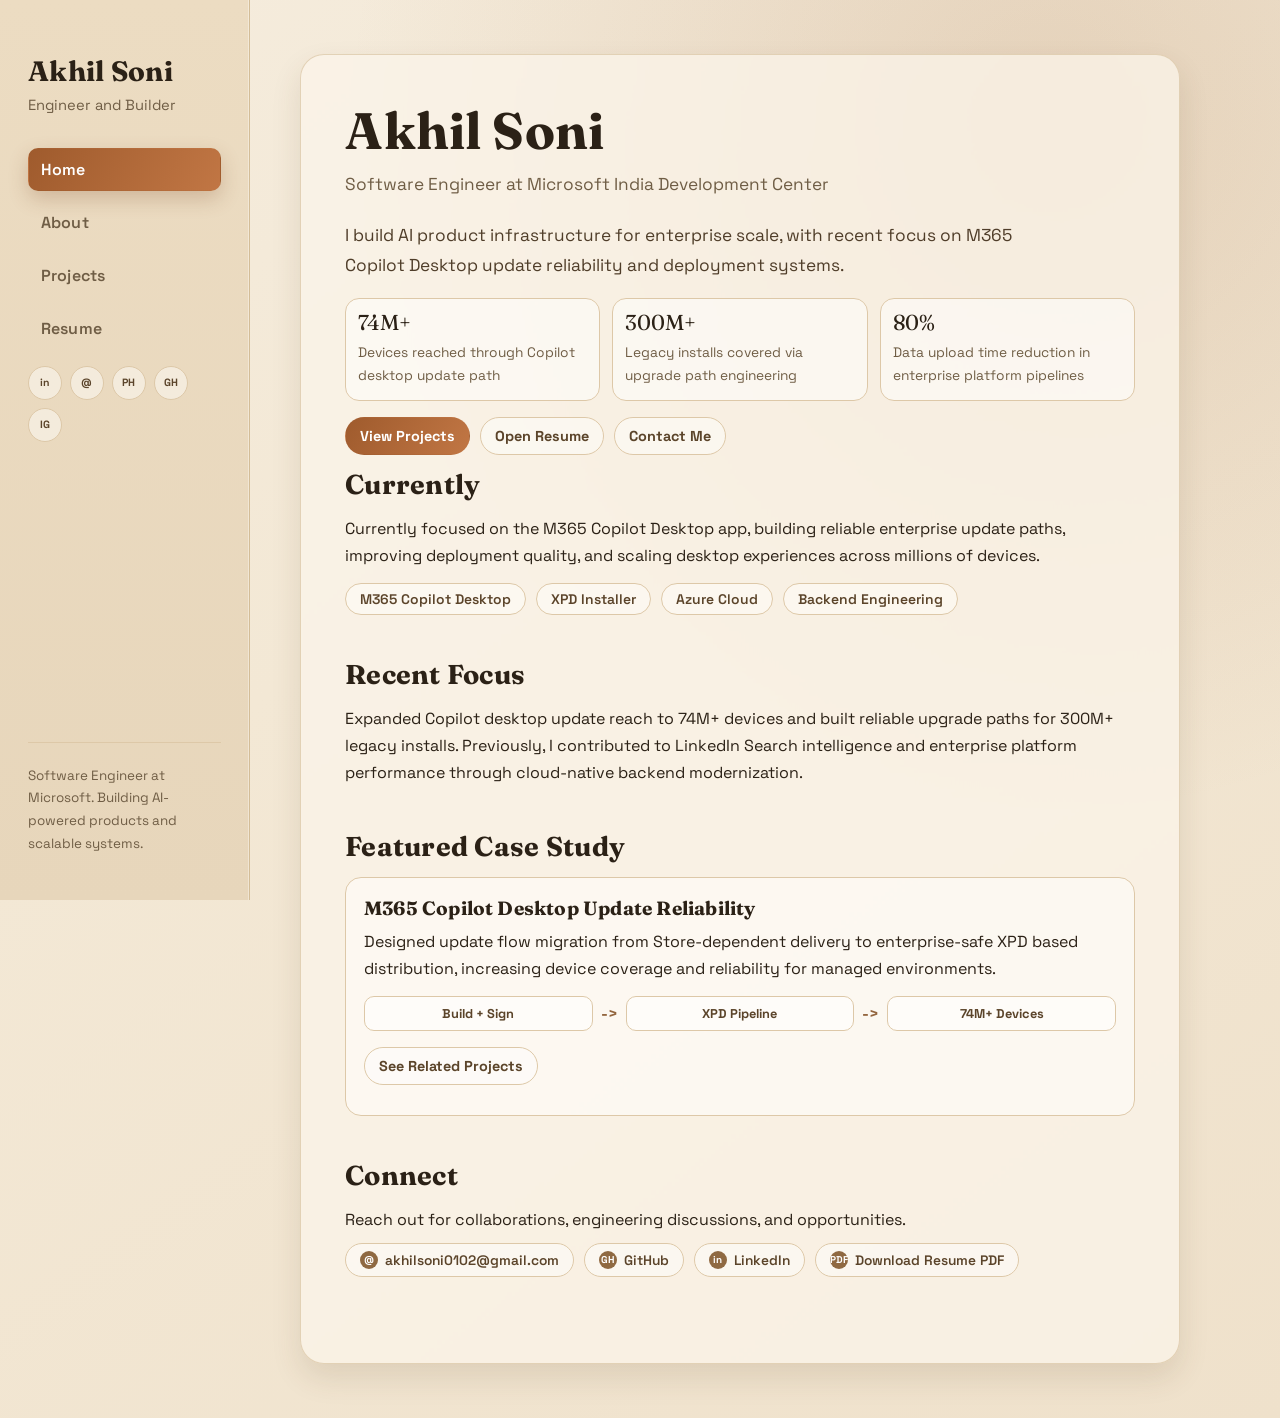
==== commit 561831fd: "Add icon-only contact links in left sidebar navigation" ====
--- a/index.html
+++ b/index.html
@@ -28,6 +28,13 @@
       <a href="/pages/projects.html">Projects</a>
       <a href="/pages/resume.html">Resume</a>
     </nav>
+    <div class="sidebar-social" aria-label="Contact links">
+      <a class="social-icon-link" href="https://linkedin.com/in/akhilsoni/" target="_blank" rel="noopener noreferrer" aria-label="LinkedIn" title="LinkedIn">in</a>
+      <a class="social-icon-link" href="mailto:akhilsoni0102@gmail.com" aria-label="Email" title="Email">@</a>
+      <a class="social-icon-link" href="tel:+918349598224" aria-label="Phone" title="Phone">PH</a>
+      <a class="social-icon-link" href="https://github.com/AkhilSoni0102" target="_blank" rel="noopener noreferrer" aria-label="GitHub" title="GitHub">GH</a>
+      <a class="social-icon-link" href="https://www.instagram.com/akhilsoni/" target="_blank" rel="noopener noreferrer" aria-label="Instagram" title="Instagram">IG</a>
+    </div>
     <p class="sidebar-note">Software Engineer at Microsoft. Building AI-powered products and scalable systems.</p>
   </div>
 
--- a/css/styles.css
+++ b/css/styles.css
@@ -106,6 +106,36 @@
   background: linear-gradient(120deg, var(--accent) 0%, var(--accent-soft) 100%);
   border-color: transparent;
   box-shadow: 0 8px 20px rgba(120, 66, 33, 0.24);
+}
+
+.sidebar-social {
+  display: flex;
+  flex-wrap: wrap;
+  gap: 8px;
+  margin-top: 16px;
+}
+
+.social-icon-link {
+  width: 34px;
+  height: 34px;
+  border-radius: 999px;
+  border: 1px solid var(--line);
+  background: rgba(255, 255, 255, 0.45);
+  color: #5b442a;
+  text-decoration: none;
+  display: inline-flex;
+  align-items: center;
+  justify-content: center;
+  font-size: 0.66rem;
+  font-weight: 700;
+  letter-spacing: 0.01em;
+  transition: all 0.2s ease;
+}
+
+.social-icon-link:hover {
+  color: #fff;
+  border-color: transparent;
+  background: linear-gradient(120deg, var(--accent) 0%, var(--accent-soft) 100%);
 }
 
 .sidebar-note {
@@ -649,6 +679,10 @@
     padding: 8px 11px;
   }
 
+  .sidebar-social {
+    margin-top: 12px;
+  }
+
   .sidebar-note {
     margin-top: 16px;
     padding-top: 14px;
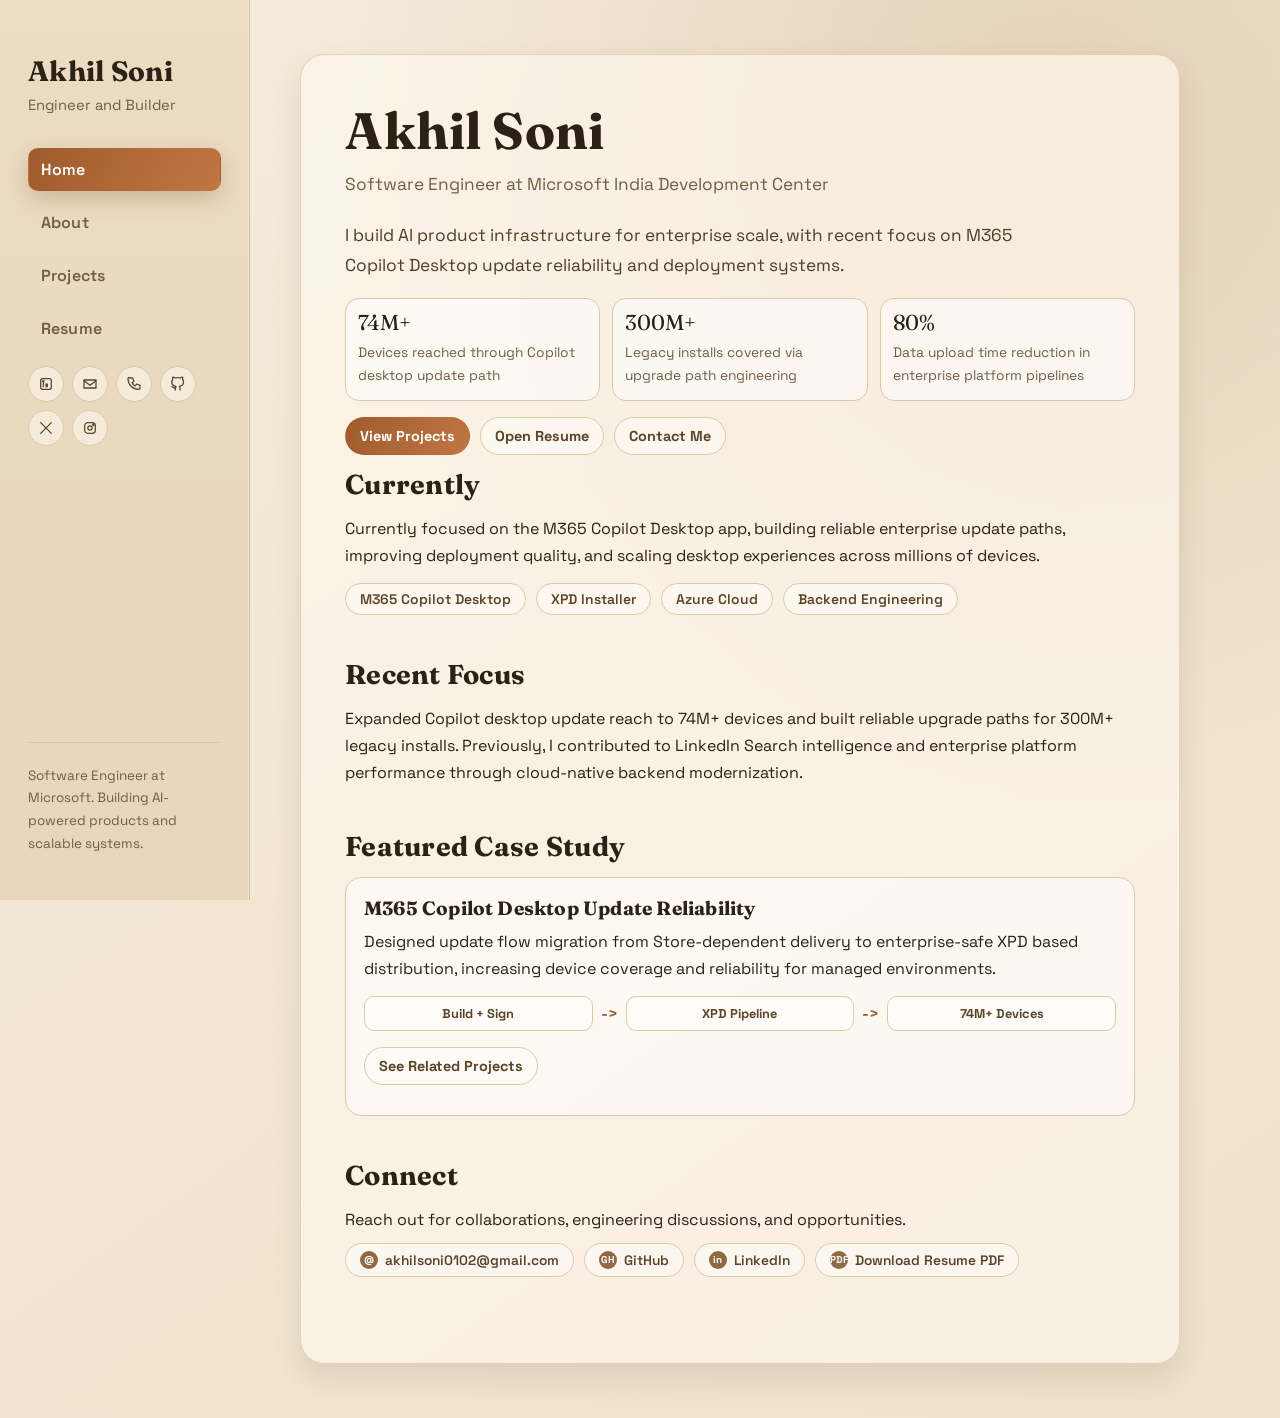
==== commit 7e34a432: "Fix sidebar social icons with clean inline SVG rendering" ====
--- a/index.html
+++ b/index.html
@@ -29,11 +29,12 @@
       <a href="/pages/resume.html">Resume</a>
     </nav>
     <div class="sidebar-social" aria-label="Contact links">
-      <a class="social-icon-link" href="https://linkedin.com/in/akhilsoni/" target="_blank" rel="noopener noreferrer" aria-label="LinkedIn" title="LinkedIn">in</a>
-      <a class="social-icon-link" href="mailto:akhilsoni0102@gmail.com" aria-label="Email" title="Email">@</a>
-      <a class="social-icon-link" href="tel:+918349598224" aria-label="Phone" title="Phone">PH</a>
-      <a class="social-icon-link" href="https://github.com/AkhilSoni0102" target="_blank" rel="noopener noreferrer" aria-label="GitHub" title="GitHub">GH</a>
-      <a class="social-icon-link" href="https://www.instagram.com/akhilsoni/" target="_blank" rel="noopener noreferrer" aria-label="Instagram" title="Instagram">IG</a>
+      <a class="social-icon-link" href="https://linkedin.com/in/akhilsoni/" target="_blank" rel="noopener noreferrer" aria-label="LinkedIn" title="LinkedIn"><svg viewBox="0 0 24 24" aria-hidden="true"><rect x="4" y="4" width="16" height="16" rx="3"></rect><path d="M8 10v6"></path><circle cx="8" cy="8" r="1"></circle><path d="M12 16v-3.2c0-1.2 2-1.2 2 0V16"></path></svg></a>
+      <a class="social-icon-link" href="mailto:akhilsoni0102@gmail.com" aria-label="Email" title="Email"><svg viewBox="0 0 24 24" aria-hidden="true"><path d="M3 6h18v12H3z"></path><path d="m3 7 9 7 9-7"></path></svg></a>
+      <a class="social-icon-link" href="tel:+918349598224" aria-label="Phone" title="Phone"><svg viewBox="0 0 24 24" aria-hidden="true"><path d="M6 3h4l2 5-3 2a14 14 0 0 0 5 5l2-3 5 2v4c0 1-1 2-2 2-8.8 0-16-7.2-16-16 0-1.1.9-2 2-2z"></path></svg></a>
+      <a class="social-icon-link" href="https://github.com/AkhilSoni0102" target="_blank" rel="noopener noreferrer" aria-label="GitHub" title="GitHub"><svg viewBox="0 0 24 24" aria-hidden="true"><path d="M9 18c-4 1.2-4-2-6-2"></path><path d="M15 21v-3.2a3.1 3.1 0 0 0-.9-2.4c3-.3 6.2-1.5 6.2-6.6a5.1 5.1 0 0 0-1.4-3.6 4.8 4.8 0 0 0-.1-3.6s-1.2-.4-3.8 1.4a13 13 0 0 0-7 0c-2.6-1.8-3.8-1.4-3.8-1.4a4.8 4.8 0 0 0-.1 3.6 5.1 5.1 0 0 0-1.4 3.6c0 5 3.2 6.3 6.2 6.6a3.1 3.1 0 0 0-.9 2.4V21"></path></svg></a>
+      <a class="social-icon-link" href="https://x.com/akhilsoni" target="_blank" rel="noopener noreferrer" aria-label="X" title="X"><svg viewBox="0 0 24 24" aria-hidden="true"><path d="M4 4l16 16"></path><path d="M20 4 4 20"></path></svg></a>
+      <a class="social-icon-link" href="https://www.instagram.com/akhilsoni/" target="_blank" rel="noopener noreferrer" aria-label="Instagram" title="Instagram"><svg viewBox="0 0 24 24" aria-hidden="true"><rect x="4" y="4" width="16" height="16" rx="5"></rect><circle cx="12" cy="12" r="3.2"></circle><circle cx="17" cy="7" r="1"></circle></svg></a>
     </div>
     <p class="sidebar-note">Software Engineer at Microsoft. Building AI-powered products and scalable systems.</p>
   </div>
--- a/css/styles.css
+++ b/css/styles.css
@@ -116,8 +116,8 @@
 }
 
 .social-icon-link {
-  width: 34px;
-  height: 34px;
+  width: 36px;
+  height: 36px;
   border-radius: 999px;
   border: 1px solid var(--line);
   background: rgba(255, 255, 255, 0.45);
@@ -130,6 +130,28 @@
   font-weight: 700;
   letter-spacing: 0.01em;
   transition: all 0.2s ease;
+}
+
+.social-icon-link svg {
+  width: 16px;
+  height: 16px;
+  stroke: currentColor;
+  stroke-width: 1.9;
+  fill: none;
+  stroke-linecap: round;
+  stroke-linejoin: round;
+}
+
+.sr-only {
+  position: absolute;
+  width: 1px;
+  height: 1px;
+  padding: 0;
+  margin: -1px;
+  overflow: hidden;
+  clip: rect(0, 0, 0, 0);
+  white-space: nowrap;
+  border: 0;
 }
 
 .social-icon-link:hover {
